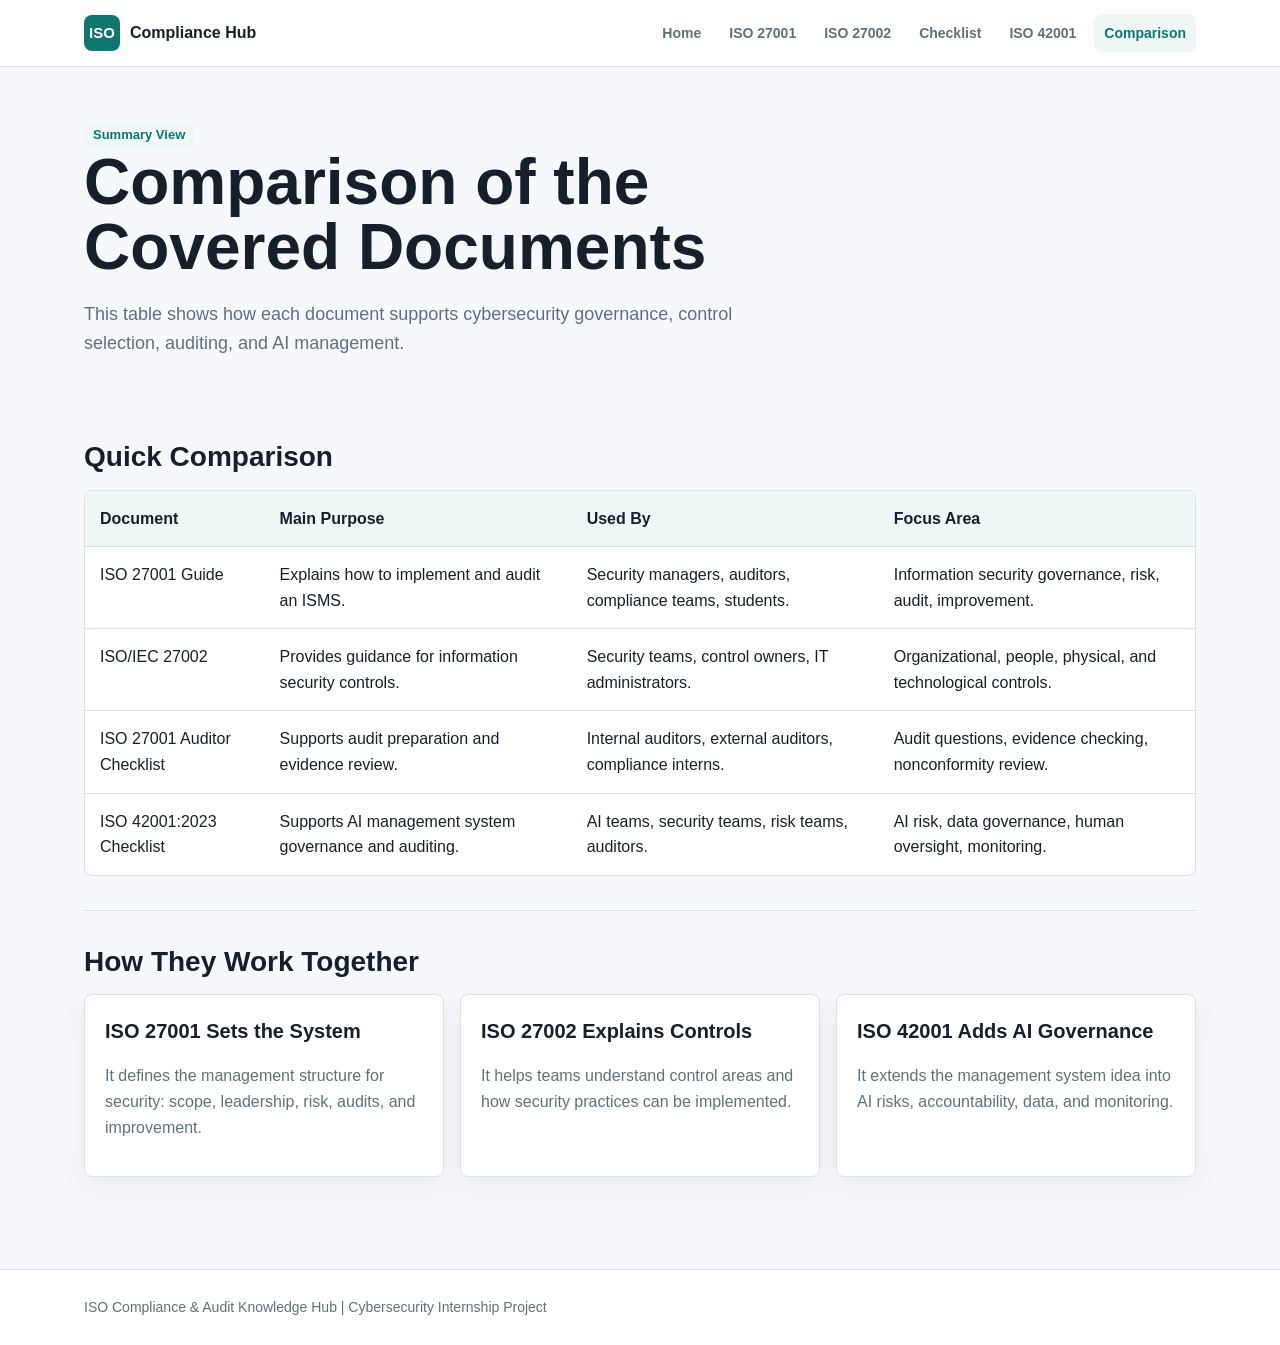
==== comparison.html @ 6622babd "Add files via upload" ====
<!DOCTYPE html>
<html lang="en">
<head>
  <meta charset="UTF-8">
  <meta name="viewport" content="width=device-width, initial-scale=1.0">
  <title>Comparison | Compliance Hub</title>
  <link rel="stylesheet" href="style.css">
</head>
<body>
  <header class="site-header">
    <nav class="nav" aria-label="Main navigation">
      <a class="brand" href="index.html"><span class="brand-mark">ISO</span><span>Compliance Hub</span></a>
      <div class="nav-links">
        <a href="index.html">Home</a>
        <a href="iso27001.html">ISO 27001</a>
        <a href="iso27002.html">ISO 27002</a>
        <a href="iso27001-checklist.html">Checklist</a>
        <a href="iso42001.html">ISO 42001</a>
        <a class="active" href="comparison.html">Comparison</a>
      </div>
    </nav>
  </header>

  <main>
    <section class="page-hero">
      <span class="tag">Summary View</span>
      <h1>Comparison of the Covered Documents</h1>
      <p>This table shows how each document supports cybersecurity governance, control selection, auditing, and AI management.</p>
    </section>

    <div class="main">
      <section class="section">
        <h2>Quick Comparison</h2>
        <div class="table-wrap">
          <table>
            <thead>
              <tr>
                <th>Document</th>
                <th>Main Purpose</th>
                <th>Used By</th>
                <th>Focus Area</th>
              </tr>
            </thead>
            <tbody>
              <tr>
                <td>ISO 27001 Guide</td>
                <td>Explains how to implement and audit an ISMS.</td>
                <td>Security managers, auditors, compliance teams, students.</td>
                <td>Information security governance, risk, audit, improvement.</td>
              </tr>
              <tr>
                <td>ISO/IEC 27002</td>
                <td>Provides guidance for information security controls.</td>
                <td>Security teams, control owners, IT administrators.</td>
                <td>Organizational, people, physical, and technological controls.</td>
              </tr>
              <tr>
                <td>ISO 27001 Auditor Checklist</td>
                <td>Supports audit preparation and evidence review.</td>
                <td>Internal auditors, external auditors, compliance interns.</td>
                <td>Audit questions, evidence checking, nonconformity review.</td>
              </tr>
              <tr>
                <td>ISO 42001:2023 Checklist</td>
                <td>Supports AI management system governance and auditing.</td>
                <td>AI teams, security teams, risk teams, auditors.</td>
                <td>AI risk, data governance, human oversight, monitoring.</td>
              </tr>
            </tbody>
          </table>
        </div>
      </section>

      <section class="section">
        <h2>How They Work Together</h2>
        <div class="grid three">
          <article class="card">
            <h3>ISO 27001 Sets the System</h3>
            <p>It defines the management structure for security: scope, leadership, risk, audits, and improvement.</p>
          </article>
          <article class="card">
            <h3>ISO 27002 Explains Controls</h3>
            <p>It helps teams understand control areas and how security practices can be implemented.</p>
          </article>
          <article class="card">
            <h3>ISO 42001 Adds AI Governance</h3>
            <p>It extends the management system idea into AI risks, accountability, data, and monitoring.</p>
          </article>
        </div>
      </section>
    </div>
  </main>

  <footer class="site-footer">
    <div class="footer-inner">ISO Compliance & Audit Knowledge Hub | Cybersecurity Internship Project</div>
  </footer>
</body>
</html>
---- style.css ----
:root {
  --bg: #f7f8fb;
  --surface: #ffffff;
  --surface-2: #eef7f6;
  --ink: #17202a;
  --muted: #60717c;
  --line: #d8e2e3;
  --teal: #0f766e;
  --blue: #2563eb;
  --amber: #f59e0b;
  --red: #dc2626;
  --shadow: 0 18px 50px rgba(23, 32, 42, 0.12);
}

* {
  box-sizing: border-box;
}

body {
  margin: 0;
  background: var(--bg);
  color: var(--ink);
  font-family: Arial, Helvetica, sans-serif;
  line-height: 1.6;
}

a {
  color: inherit;
}

.site-header {
  position: sticky;
  top: 0;
  z-index: 10;
  background: rgba(255, 255, 255, 0.94);
  border-bottom: 1px solid var(--line);
  backdrop-filter: blur(12px);
}

.nav {
  display: flex;
  align-items: center;
  justify-content: space-between;
  gap: 24px;
  max-width: 1160px;
  margin: 0 auto;
  padding: 14px 24px;
}

.brand {
  display: flex;
  align-items: center;
  gap: 10px;
  font-weight: 800;
  text-decoration: none;
}

.brand-mark {
  display: grid;
  place-items: center;
  width: 36px;
  height: 36px;
  border-radius: 8px;
  background: var(--teal);
  color: white;
  font-size: 15px;
}

.nav-links {
  display: flex;
  flex-wrap: wrap;
  justify-content: flex-end;
  gap: 8px;
}

.nav-links a {
  border-radius: 8px;
  padding: 8px 10px;
  color: var(--muted);
  font-size: 14px;
  font-weight: 700;
  text-decoration: none;
}

.nav-links a:hover,
.nav-links a.active {
  background: var(--surface-2);
  color: var(--teal);
}

.hero {
  display: grid;
  grid-template-columns: minmax(0, 1fr) minmax(320px, 0.95fr);
  align-items: center;
  gap: 40px;
  max-width: 1160px;
  margin: 0 auto;
  padding: 60px 24px 48px;
}

.hero-text h1,
.page-hero h1 {
  max-width: 780px;
  margin: 0;
  font-size: clamp(34px, 6vw, 64px);
  line-height: 1.02;
  letter-spacing: 0;
}

.hero-text p,
.page-hero p {
  max-width: 720px;
  margin: 20px 0 0;
  color: var(--muted);
  font-size: 18px;
}

.hero-art {
  width: 100%;
  border-radius: 18px;
  box-shadow: var(--shadow);
}

.actions {
  display: flex;
  flex-wrap: wrap;
  gap: 12px;
  margin-top: 28px;
}

.button {
  display: inline-flex;
  align-items: center;
  justify-content: center;
  min-height: 44px;
  border: 1px solid var(--line);
  border-radius: 8px;
  padding: 10px 16px;
  background: var(--surface);
  color: var(--ink);
  font-weight: 800;
  text-decoration: none;
}

.button.primary {
  border-color: var(--teal);
  background: var(--teal);
  color: #ffffff;
}

.page-hero {
  max-width: 1160px;
  margin: 0 auto;
  padding: 54px 24px 24px;
}

.main {
  max-width: 1160px;
  margin: 0 auto;
  padding: 24px;
}

.section {
  padding: 34px 0;
  border-top: 1px solid var(--line);
}

.section:first-child {
  border-top: 0;
}

.section h2 {
  margin: 0 0 16px;
  font-size: 28px;
  line-height: 1.2;
}

.section h3 {
  margin: 22px 0 8px;
  font-size: 20px;
}

.lead {
  color: var(--muted);
  font-size: 18px;
}

.grid {
  display: grid;
  grid-template-columns: repeat(4, minmax(0, 1fr));
  gap: 16px;
}

.grid.three {
  grid-template-columns: repeat(3, minmax(0, 1fr));
}

.card {
  min-height: 100%;
  border: 1px solid var(--line);
  border-radius: 8px;
  padding: 20px;
  background: var(--surface);
  box-shadow: 0 10px 26px rgba(23, 32, 42, 0.06);
}

.card h3 {
  margin-top: 0;
}

.card p {
  color: var(--muted);
}

.tag {
  display: inline-flex;
  align-items: center;
  min-height: 28px;
  border-radius: 8px;
  padding: 3px 9px;
  background: var(--surface-2);
  color: var(--teal);
  font-size: 13px;
  font-weight: 800;
}

.list {
  padding-left: 20px;
}

.list li {
  margin: 8px 0;
}

.callout {
  border-left: 5px solid var(--amber);
  border-radius: 8px;
  margin: 22px 0;
  padding: 18px 20px;
  background: #fff8e6;
}

.table-wrap {
  overflow-x: auto;
  border: 1px solid var(--line);
  border-radius: 8px;
  background: var(--surface);
}

table {
  width: 100%;
  border-collapse: collapse;
  min-width: 760px;
}

th,
td {
  border-bottom: 1px solid var(--line);
  padding: 15px;
  text-align: left;
  vertical-align: top;
}

th {
  background: var(--surface-2);
  color: var(--ink);
}

tr:last-child td {
  border-bottom: 0;
}

.checklist-tools {
  display: flex;
  flex-wrap: wrap;
  align-items: center;
  justify-content: space-between;
  gap: 14px;
  margin: 18px 0;
  padding: 16px;
  border: 1px solid var(--line);
  border-radius: 8px;
  background: var(--surface);
}

.progress-text {
  font-weight: 800;
}

.progress-bar {
  width: min(360px, 100%);
  height: 12px;
  overflow: hidden;
  border-radius: 999px;
  background: #e4ebec;
}

.progress-bar span {
  display: block;
  width: 0%;
  height: 100%;
  background: linear-gradient(90deg, var(--teal), var(--blue));
  transition: width 180ms ease;
}

.search-box {
  min-height: 42px;
  width: min(320px, 100%);
  border: 1px solid var(--line);
  border-radius: 8px;
  padding: 10px 12px;
  font: inherit;
}

.checklist {
  display: grid;
  gap: 14px;
}

.check-item {
  display: grid;
  grid-template-columns: 24px minmax(0, 1fr);
  gap: 12px;
  align-items: start;
  border: 1px solid var(--line);
  border-radius: 8px;
  padding: 14px;
  background: var(--surface);
}

.check-item input {
  width: 18px;
  height: 18px;
  margin-top: 4px;
  accent-color: var(--teal);
}

.check-title {
  display: block;
  font-weight: 800;
}

.check-help {
  display: block;
  color: var(--muted);
  font-size: 14px;
}

.site-footer {
  margin-top: 34px;
  border-top: 1px solid var(--line);
  background: #ffffff;
}

.footer-inner {
  max-width: 1160px;
  margin: 0 auto;
  padding: 26px 24px;
  color: var(--muted);
  font-size: 14px;
}

@media (max-width: 880px) {
  .hero {
    grid-template-columns: 1fr;
    padding-top: 38px;
  }

  .grid,
  .grid.three {
    grid-template-columns: repeat(2, minmax(0, 1fr));
  }
}

@media (max-width: 640px) {
  .nav {
    align-items: flex-start;
    flex-direction: column;
  }

  .nav-links {
    justify-content: flex-start;
  }

  .hero-text h1,
  .page-hero h1 {
    font-size: 36px;
  }

  .grid,
  .grid.three {
    grid-template-columns: 1fr;
  }
}
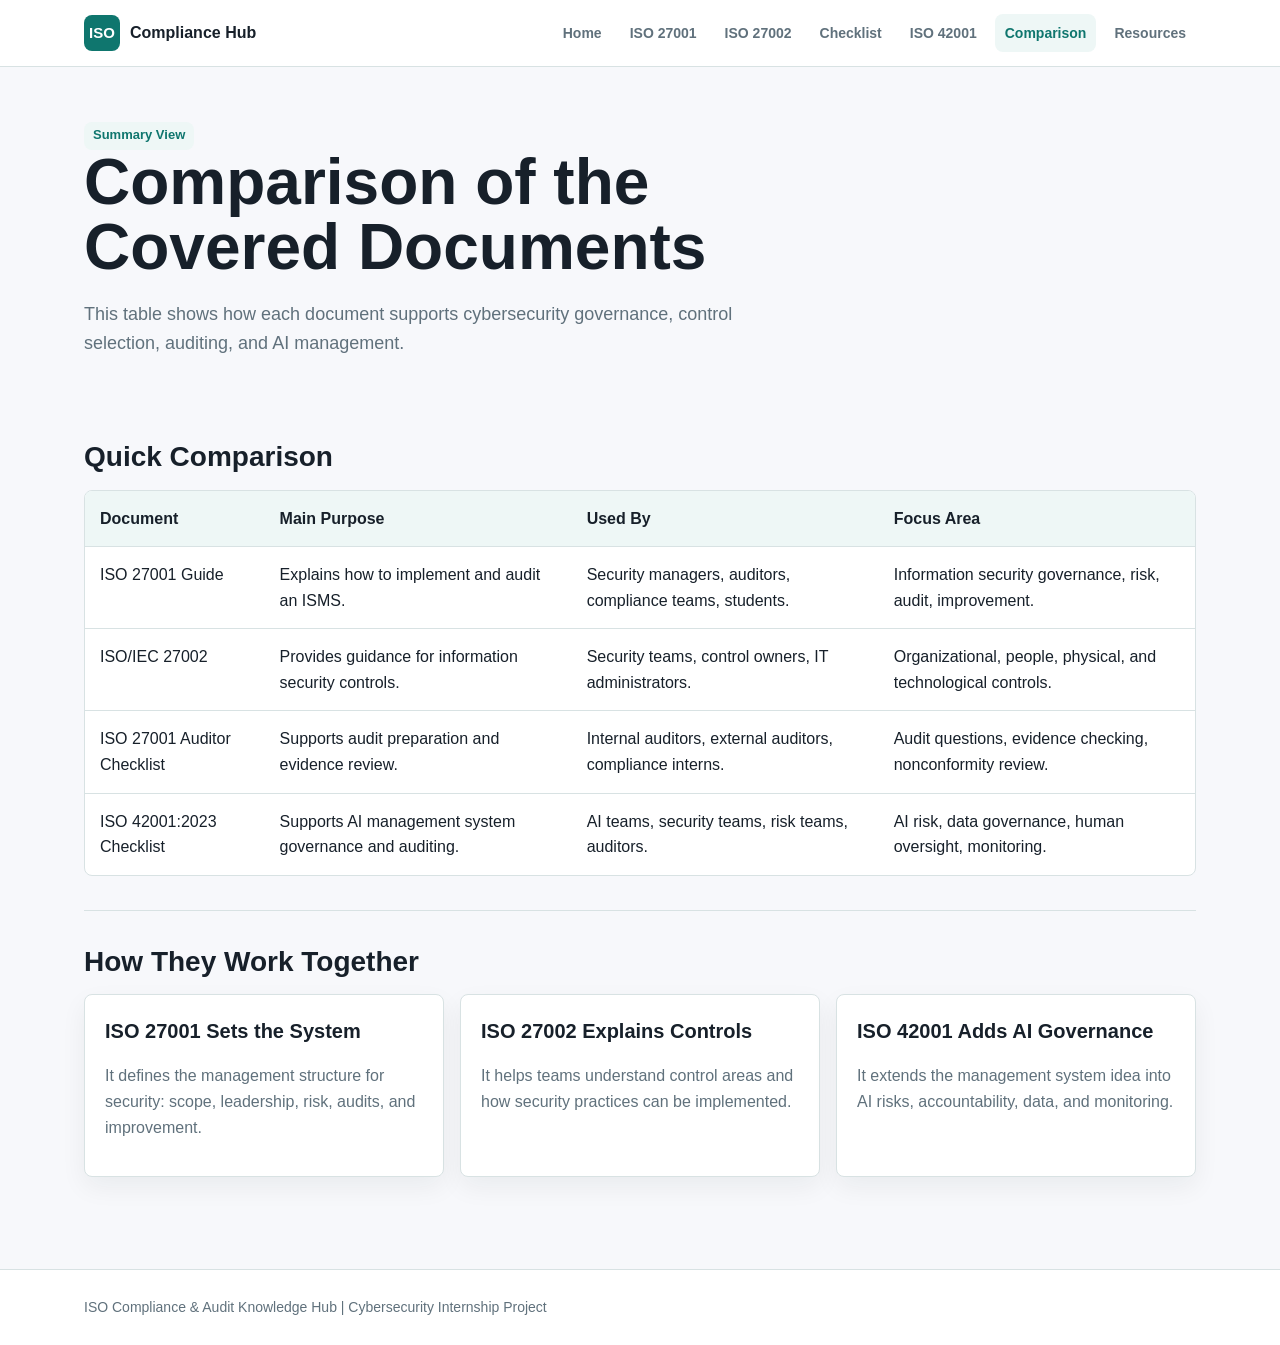
==== commit ca9a3c36: "Add files via upload Add resources download page" ====
--- a/comparison.html
+++ b/comparison.html
@@ -17,6 +17,7 @@
         <a href="iso27001-checklist.html">Checklist</a>
         <a href="iso42001.html">ISO 42001</a>
         <a class="active" href="comparison.html">Comparison</a>
+        <a href="resources.html">Resources</a>
       </div>
     </nav>
   </header>
--- a/style.css
+++ b/style.css
@@ -116,9 +116,105 @@
 }
 
 .hero-art {
-  width: 100%;
+  display: grid;
+  grid-template-columns: 1.1fr 0.9fr;
+  gap: 22px;
+  min-height: 330px;
   border-radius: 18px;
+  padding: 28px;
+  background:
+    linear-gradient(135deg, rgba(18, 52, 59, 0.96), rgba(15, 118, 110, 0.92)),
+    repeating-linear-gradient(90deg, transparent 0 72px, rgba(255, 255, 255, 0.12) 72px 73px);
   box-shadow: var(--shadow);
+}
+
+.visual-panel,
+.visual-stack > div {
+  border: 1px solid rgba(255, 255, 255, 0.22);
+  border-radius: 8px;
+  background: rgba(255, 255, 255, 0.92);
+}
+
+.visual-panel {
+  padding: 24px;
+}
+
+.visual-label {
+  display: inline-flex;
+  margin-bottom: 12px;
+  border-radius: 8px;
+  padding: 4px 10px;
+  background: #e7f6f4;
+  color: var(--teal);
+  font-size: 13px;
+  font-weight: 800;
+}
+
+.visual-panel strong {
+  display: block;
+  color: #12343b;
+  font-size: 26px;
+  line-height: 1.15;
+}
+
+.visual-row {
+  display: grid;
+  grid-template-columns: 42px minmax(0, 1fr);
+  align-items: center;
+  gap: 12px;
+  margin-top: 18px;
+}
+
+.visual-row span,
+.visual-stack span {
+  display: grid;
+  place-items: center;
+  width: 42px;
+  height: 42px;
+  border-radius: 50%;
+  background: var(--teal);
+  color: #ffffff;
+  font-weight: 900;
+}
+
+.visual-row p {
+  margin: 0;
+  color: #3b5560;
+  font-weight: 700;
+}
+
+.visual-stack {
+  display: grid;
+  gap: 14px;
+  align-content: center;
+}
+
+.visual-stack > div {
+  display: grid;
+  grid-template-columns: 42px minmax(0, 1fr);
+  gap: 12px;
+  align-items: center;
+  padding: 16px;
+}
+
+.visual-stack > div:nth-child(2) span {
+  background: var(--blue);
+}
+
+.visual-stack > div:nth-child(3) span {
+  background: var(--amber);
+}
+
+.visual-stack p {
+  display: grid;
+  margin: 0;
+  color: var(--muted);
+  font-size: 14px;
+}
+
+.visual-stack strong {
+  color: var(--ink);
+  font-size: 16px;
 }
 
 .actions {
@@ -210,6 +306,15 @@
 
 .card p {
   color: var(--muted);
+}
+
+.download-card {
+  display: flex;
+  flex-direction: column;
+}
+
+.download-card .button {
+  margin-top: auto;
 }
 
 .tag {
@@ -366,6 +471,10 @@
     padding-top: 38px;
   }
 
+  .hero-art {
+    grid-template-columns: 1fr;
+  }
+
   .grid,
   .grid.three {
     grid-template-columns: repeat(2, minmax(0, 1fr));
